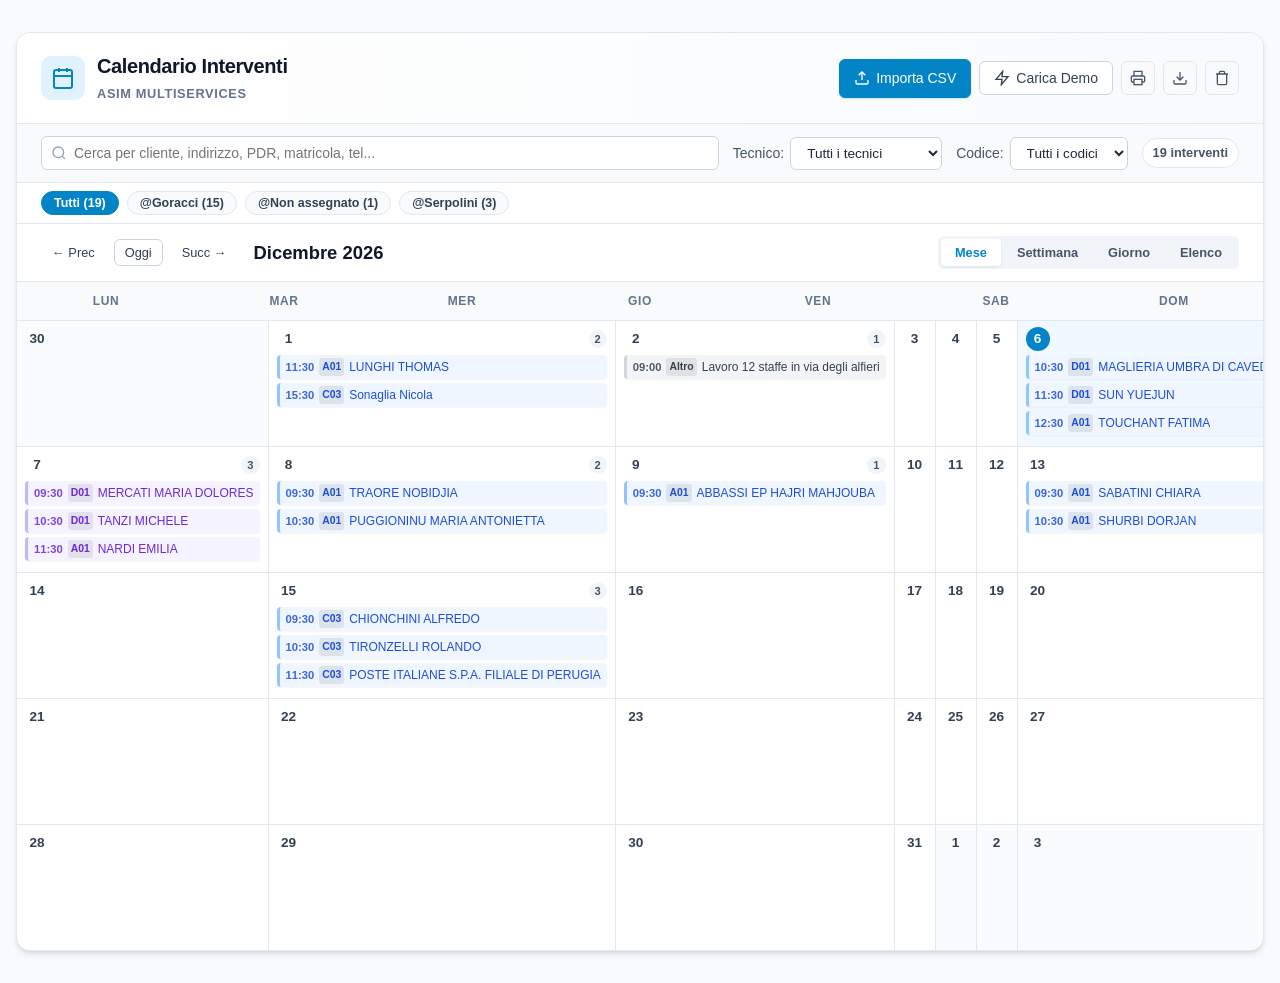
==== index.html @ c915ce41 "StandAlone" ====
<!DOCTYPE html>
<html lang="it">
<head>
  <meta charset="UTF-8">
  <meta name="viewport" content="width=device-width, initial-scale=1.0">
  <title>Calendario Interventi | ASIM Multiservices</title>
  <link rel="stylesheet" href="css/calendar.css">
  <style>
    body {
      margin: 0;
      padding: 16px;
      background-color: #f8fafc;
      font-family: -apple-system, BlinkMacSystemFont, "Segoe UI", Roboto, Helvetica, Arial, sans-serif;
      transition: padding 0.2s;
    }

    /* Modalità Embed (quando caricato dentro iframe nel CRM) */
    body.is-embedded {
      padding: 0 !important;
      background-color: transparent !important;
    }
    body.is-embedded .asim-cal {
      margin: 0 !important;
      max-width: 100% !important;
      border-radius: 0 !important;
      box-shadow: none !important;
    }
  </style>
</head>
<body>

  <!-- Contenitore Principale Calendario ASIM -->
  <div id="asim-calendar-root"></div>

  <script src="js/calendar.js"></script>
  <script>
    // Rileva se la pagina è incorporata dentro un iframe nel CRM
    if (window.self !== window.top) {
      document.body.classList.add('is-embedded');
    }

    document.addEventListener('DOMContentLoaded', function () {
      window.asimCal = AsimCalendar.init({
        container: '#asim-calendar-root',
        defaultCsvUrl: 'sample.csv',
        storageKey: 'asim_calendar_events_v1',
        defaultView: 'month'
      });

      // Notifica altezza al genitore (CRM) per auto-resize se supportato
      function sendHeight() {
        if (window.self !== window.top) {
          const height = document.body.scrollHeight;
          window.parent.postMessage({ type: 'asim-cal-resize', height: height }, '*');
        }
      }
      window.addEventListener('resize', sendHeight);
      setTimeout(sendHeight, 500);
    });
  </script>
</body>
</html>
---- css/calendar.css ----
/**
 * ASIM Multiservices - Stili Calendario Interventi
 * Design pulito, moderno e responsivo, con isolamento dei selettori (.asim-cal)
 */

:root {
  --asim-primary: #0284c7;
  --asim-primary-hover: #0369a1;
  --asim-primary-light: #e0f2fe;
  --asim-primary-dark: #075985;
  --asim-gray-50: #f8fafc;
  --asim-gray-100: #f1f5f9;
  --asim-gray-200: #e2e8f0;
  --asim-gray-300: #cbd5e1;
  --asim-gray-400: #94a3b8;
  --asim-gray-500: #64748b;
  --asim-gray-600: #475569;
  --asim-gray-700: #334155;
  --asim-gray-800: #1e293b;
  --asim-gray-900: #0f172a;
  --asim-danger: #ef4444;
  --asim-danger-light: #fee2e2;
  --asim-success: #10b981;
  --asim-radius-sm: 6px;
  --asim-radius-md: 10px;
  --asim-radius-lg: 14px;
  --asim-shadow-sm: 0 1px 2px 0 rgba(0, 0, 0, 0.05);
  --asim-shadow-md: 0 4px 6px -1px rgba(0, 0, 0, 0.1), 0 2px 4px -2px rgba(0, 0, 0, 0.1);
  --asim-shadow-lg: 0 10px 15px -3px rgba(0, 0, 0, 0.1), 0 4px 6px -4px rgba(0, 0, 0, 0.1);
}

/* Reset interno per il calendario */
.asim-cal,
.asim-cal * {
  box-sizing: border-box;
  font-family: -apple-system, BlinkMacSystemFont, "Segoe UI", Roboto, Helvetica, Arial, sans-serif;
}

.asim-cal {
  position: relative;
  background-color: #ffffff;
  border-radius: var(--asim-radius-lg);
  border: 1px solid var(--asim-gray-200);
  box-shadow: var(--asim-shadow-md);
  color: var(--asim-gray-800);
  margin: 16px auto;
  max-width: 1350px;
  overflow: hidden;
  line-height: 1.5;
}

/* ----------------------------------------------------
   TOOLBAR SUPERIORE
   ---------------------------------------------------- */
.asim-cal-toolbar {
  display: flex;
  align-items: center;
  justify-content: space-between;
  padding: 18px 24px;
  background: linear-gradient(to right, #ffffff, var(--asim-gray-50));
  border-bottom: 1px solid var(--asim-gray-200);
  flex-wrap: wrap;
  gap: 16px;
}

.asim-cal-branding {
  display: flex;
  align-items: center;
  gap: 12px;
}

.asim-cal-logo {
  display: flex;
  align-items: center;
  justify-content: center;
  width: 44px;
  height: 44px;
  border-radius: var(--asim-radius-md);
  background-color: var(--asim-primary-light);
  color: var(--asim-primary);
}

.asim-cal-title {
  margin: 0;
  font-size: 1.25rem;
  font-weight: 700;
  color: var(--asim-gray-900);
  letter-spacing: -0.02em;
}

.asim-cal-subtitle {
  font-size: 0.8rem;
  color: var(--asim-gray-500);
  text-transform: uppercase;
  letter-spacing: 0.05em;
  font-weight: 600;
}

.asim-cal-actions {
  display: flex;
  align-items: center;
  gap: 8px;
  flex-wrap: wrap;
}

/* ----------------------------------------------------
   PULSANTI GENERALI
   ---------------------------------------------------- */
.asim-btn {
  display: inline-flex;
  align-items: center;
  justify-content: center;
  gap: 6px;
  padding: 8px 14px;
  border-radius: var(--asim-radius-sm);
  font-size: 0.875rem;
  font-weight: 500;
  cursor: pointer;
  transition: all 0.15s ease-in-out;
  border: 1px solid transparent;
  background: transparent;
  color: var(--asim-gray-700);
  text-decoration: none;
  white-space: nowrap;
}

.asim-btn:hover {
  background-color: var(--asim-gray-100);
}

.asim-btn-primary {
  background-color: var(--asim-primary);
  color: #ffffff;
  border-color: var(--asim-primary);
  box-shadow: 0 1px 2px rgba(2, 132, 199, 0.2);
}

.asim-btn-primary:hover {
  background-color: var(--asim-primary-hover);
  color: #ffffff;
}

.asim-btn-outline {
  border: 1px solid var(--asim-gray-300);
  background-color: #ffffff;
  color: var(--asim-gray-700);
}

.asim-btn-outline:hover {
  background-color: var(--asim-gray-50);
  border-color: var(--asim-gray-400);
}

.asim-btn-icon {
  padding: 8px;
  border: 1px solid var(--asim-gray-200);
  color: var(--asim-gray-600);
  border-radius: var(--asim-radius-sm);
}

.asim-btn-icon:hover {
  background-color: var(--asim-gray-100);
}

.asim-btn-danger:hover {
  background-color: var(--asim-danger-light);
  color: var(--asim-danger);
  border-color: var(--asim-danger-light);
}

.asim-btn-sm {
  padding: 5px 10px;
  font-size: 0.8rem;
}

.asim-btn-xs {
  padding: 4px 8px;
  font-size: 0.75rem;
}

/* ----------------------------------------------------
   BARRA FILTRI E RICERCA
   ---------------------------------------------------- */
.asim-cal-filters {
  display: flex;
  align-items: center;
  gap: 14px;
  padding: 12px 24px;
  background-color: var(--asim-gray-50);
  border-bottom: 1px solid var(--asim-gray-200);
  flex-wrap: wrap;
}

.asim-search-box {
  position: relative;
  display: flex;
  align-items: center;
  flex: 1 1 260px;
  min-width: 220px;
}

.asim-search-box svg {
  position: absolute;
  left: 10px;
  color: var(--asim-gray-400);
  pointer-events: none;
}

.asim-search-box input {
  width: 100%;
  padding: 8px 32px 8px 32px;
  border-radius: var(--asim-radius-sm);
  border: 1px solid var(--asim-gray-300);
  font-size: 0.875rem;
  background-color: #ffffff;
  outline: none;
  transition: border-color 0.15s;
}

.asim-search-box input:focus {
  border-color: var(--asim-primary);
  box-shadow: 0 0 0 3px rgba(2, 132, 199, 0.15);
}

.asim-search-clear {
  position: absolute;
  right: 8px;
  background: none;
  border: none;
  font-size: 1.2rem;
  color: var(--asim-gray-400);
  cursor: pointer;
  padding: 0 4px;
}

.asim-filter-group {
  display: flex;
  align-items: center;
  gap: 6px;
  font-size: 0.875rem;
  color: var(--asim-gray-600);
}

.asim-select {
  padding: 7px 12px;
  border-radius: var(--asim-radius-sm);
  border: 1px solid var(--asim-gray-300);
  font-size: 0.85rem;
  background-color: #ffffff;
  color: var(--asim-gray-800);
  cursor: pointer;
  outline: none;
}

.asim-counter-badge {
  margin-left: auto;
  font-size: 0.8rem;
  font-weight: 600;
  padding: 4px 10px;
  background-color: #ffffff;
  border: 1px solid var(--asim-gray-200);
  border-radius: 999px;
  color: var(--asim-gray-600);
}

/* ----------------------------------------------------
   PILL RAPIDI TECNICI
   ---------------------------------------------------- */
.asim-tech-pills-bar {
  display: flex;
  align-items: center;
  gap: 8px;
  padding: 8px 24px;
  background-color: #ffffff;
  border-bottom: 1px solid var(--asim-gray-200);
  overflow-x: auto;
  white-space: nowrap;
}

.asim-pill-btn {
  padding: 4px 12px;
  border-radius: 999px;
  border: 1px solid var(--asim-gray-200);
  background-color: var(--asim-gray-50);
  color: var(--asim-gray-700);
  font-size: 0.78rem;
  font-weight: 600;
  cursor: pointer;
  transition: all 0.15s;
  white-space: nowrap;
}

.asim-pill-btn:hover {
  background-color: var(--asim-gray-100);
}

.asim-pill-btn.active {
  background-color: var(--asim-primary);
  color: #ffffff;
  border-color: var(--asim-primary);
}

/* ----------------------------------------------------
   BARRA NAVIGAZIONE DATA E CAMBIO VISTA
   ---------------------------------------------------- */
.asim-cal-nav-bar {
  display: flex;
  align-items: center;
  justify-content: space-between;
  padding: 12px 24px;
  background-color: #ffffff;
  border-bottom: 1px solid var(--asim-gray-200);
  flex-wrap: wrap;
  gap: 12px;
}

.asim-nav-buttons {
  display: flex;
  align-items: center;
  gap: 8px;
}

.asim-nav-current-label {
  margin-left: 8px;
  font-size: 1.15rem;
  font-weight: 700;
  color: var(--asim-gray-900);
}

.asim-view-buttons {
  display: flex;
  background-color: var(--asim-gray-100);
  padding: 3px;
  border-radius: var(--asim-radius-sm);
  gap: 2px;
}

.asim-view-btn {
  border: none;
  background: transparent;
  padding: 6px 14px;
  border-radius: 4px;
  font-size: 0.8rem;
  font-weight: 600;
  color: var(--asim-gray-600);
  cursor: pointer;
  transition: all 0.15s;
}

.asim-view-btn.active {
  background-color: #ffffff;
  color: var(--asim-primary);
  box-shadow: 0 1px 3px rgba(0, 0, 0, 0.08);
}

/* ----------------------------------------------------
   VISTA MESE
   ---------------------------------------------------- */
.asim-month-grid {
  display: flex;
  flex-direction: column;
}

.asim-week-header {
  display: grid;
  grid-template-columns: repeat(7, 1fr);
  background-color: var(--asim-gray-50);
  border-bottom: 1px solid var(--asim-gray-200);
  text-align: center;
  font-size: 0.75rem;
  font-weight: 700;
  text-transform: uppercase;
  letter-spacing: 0.05em;
  color: var(--asim-gray-500);
  padding: 10px 0;
}

.asim-days-grid {
  display: grid;
  grid-template-columns: repeat(7, 1fr);
  background-color: var(--asim-gray-200);
  gap: 1px;
}

.asim-day-cell {
  background-color: #ffffff;
  min-height: 125px;
  padding: 6px 8px;
  display: flex;
  flex-direction: column;
  transition: background-color 0.15s;
  cursor: pointer;
}

.asim-day-cell:hover {
  background-color: #fbfcfe;
}

.asim-day-cell.is-other-month {
  background-color: #fafbfc;
  color: var(--asim-gray-400);
  cursor: default;
}

.asim-day-cell.is-today {
  background-color: #f0f9ff;
}

.asim-day-top {
  display: flex;
  align-items: center;
  justify-content: space-between;
  margin-bottom: 4px;
}

.asim-day-number {
  font-size: 0.85rem;
  font-weight: 600;
  color: var(--asim-gray-700);
  display: inline-flex;
  align-items: center;
  justify-content: center;
  width: 24px;
  height: 24px;
  border-radius: 50%;
}

.asim-day-cell.is-today .asim-day-number {
  background-color: var(--asim-primary);
  color: #ffffff;
}

.asim-day-badge {
  font-size: 0.7rem;
  font-weight: 700;
  background-color: var(--asim-gray-100);
  color: var(--asim-gray-600);
  padding: 1px 6px;
  border-radius: 999px;
}

.asim-day-events {
  display: flex;
  flex-direction: column;
  gap: 4px;
  flex-grow: 1;
}

/* Event Chip (riga compatta dentro la cella del mese) */
.asim-event-chip {
  display: flex;
  align-items: center;
  gap: 5px;
  padding: 3px 6px;
  border-radius: 4px;
  border-left: 3px solid;
  font-size: 0.75rem;
  cursor: pointer;
  overflow: hidden;
  white-space: nowrap;
  text-overflow: ellipsis;
  box-shadow: 0 1px 2px rgba(0, 0, 0, 0.04);
  transition: transform 0.1s;
}

.asim-event-chip:hover {
  transform: translateY(-1px);
  filter: brightness(0.96);
}

.asim-chip-time {
  font-weight: 700;
  font-size: 0.7rem;
  opacity: 0.85;
}

.asim-chip-code {
  font-size: 0.65rem;
  font-weight: 800;
  background: rgba(0, 0, 0, 0.08);
  padding: 1px 3px;
  border-radius: 3px;
}

.asim-chip-name {
  font-weight: 500;
  overflow: hidden;
  text-overflow: ellipsis;
}

.asim-more-chip {
  font-size: 0.7rem;
  font-weight: 600;
  color: var(--asim-primary);
  padding: 2px 4px;
  cursor: pointer;
}

.asim-more-chip:hover {
  text-decoration: underline;
}

/* ----------------------------------------------------
   VISTA SETTIMANA
   ---------------------------------------------------- */
.asim-week-container {
  display: grid;
  grid-template-columns: repeat(7, 1fr);
  background-color: var(--asim-gray-200);
  gap: 1px;
}

.asim-week-col {
  background-color: #ffffff;
  min-height: 400px;
  display: flex;
  flex-direction: column;
}

.asim-week-col.is-today {
  background-color: #f8fafc;
}

.asim-week-col-header {
  padding: 10px;
  text-align: center;
  border-bottom: 1px solid var(--asim-gray-200);
  background-color: var(--asim-gray-50);
}

.asim-week-col.is-today .asim-week-col-header {
  background-color: #e0f2fe;
}

.asim-week-day-name {
  display: block;
  font-size: 0.75rem;
  font-weight: 600;
  color: var(--asim-gray-500);
}

.asim-week-day-num {
  font-size: 1.1rem;
  font-weight: 700;
  color: var(--asim-gray-800);
}

.asim-week-col-body {
  padding: 8px;
  display: flex;
  flex-direction: column;
  gap: 8px;
  flex-grow: 1;
}

.asim-card-event {
  background-color: #ffffff;
  border: 1px solid var(--asim-gray-200);
  border-radius: var(--asim-radius-sm);
  padding: 8px;
  box-shadow: var(--asim-shadow-sm);
  cursor: pointer;
  transition: all 0.15s;
}

.asim-card-event:hover {
  box-shadow: var(--asim-shadow-md);
  transform: translateY(-2px);
}

.asim-card-top {
  display: flex;
  align-items: center;
  justify-content: space-between;
  margin-bottom: 4px;
}

.asim-card-time {
  font-weight: 700;
  font-size: 0.75rem;
  color: var(--asim-gray-700);
}

.asim-card-title {
  font-size: 0.8rem;
  font-weight: 600;
  color: var(--asim-gray-900);
  line-height: 1.25;
  margin-bottom: 4px;
}

.asim-card-tech {
  font-size: 0.75rem;
  font-weight: 700;
  margin-bottom: 4px;
}

.asim-card-addr {
  font-size: 0.7rem;
  color: var(--asim-gray-500);
  white-space: nowrap;
  overflow: hidden;
  text-overflow: ellipsis;
}

.asim-empty-day {
  font-size: 0.75rem;
  color: var(--asim-gray-400);
  text-align: center;
  padding: 24px 8px;
}

/* ----------------------------------------------------
   VISTA GIORNO (TIMELINE)
   ---------------------------------------------------- */
.asim-day-view-container {
  padding: 24px;
  max-width: 900px;
  margin: 0 auto;
}

.asim-day-header-summary h3 {
  margin: 0 0 16px 0;
  font-size: 1.1rem;
  color: var(--asim-gray-700);
}

.asim-day-timeline {
  display: flex;
  flex-direction: column;
  gap: 12px;
}

.asim-timeline-item {
  display: flex;
  gap: 16px;
  cursor: pointer;
}

.asim-timeline-time {
  font-size: 0.95rem;
  font-weight: 700;
  color: var(--asim-gray-600);
  min-width: 65px;
  padding-top: 8px;
}

.asim-timeline-card {
  flex-grow: 1;
  background-color: #ffffff;
  border: 1px solid var(--asim-gray-200);
  border-left-width: 5px;
  border-radius: var(--asim-radius-sm);
  padding: 14px 18px;
  box-shadow: var(--asim-shadow-sm);
  transition: all 0.15s;
}

.asim-timeline-card:hover {
  box-shadow: var(--asim-shadow-md);
  border-color: var(--asim-gray-300);
}

.asim-card-header-row {
  display: flex;
  align-items: center;
  justify-content: space-between;
  margin-bottom: 8px;
  flex-wrap: wrap;
  gap: 8px;
}

.asim-card-title-group {
  display: flex;
  align-items: center;
  gap: 8px;
}

.asim-card-client {
  font-size: 1rem;
  color: var(--asim-gray-900);
}

.asim-timeline-details {
  display: grid;
  grid-template-columns: repeat(auto-fit, minmax(220px, 1fr));
  gap: 6px;
  font-size: 0.85rem;
  color: var(--asim-gray-600);
  margin-top: 8px;
}

.asim-timeline-details code {
  background-color: var(--asim-gray-100);
  padding: 2px 6px;
  border-radius: 4px;
  font-size: 0.8rem;
  color: var(--asim-gray-800);
}

/* ----------------------------------------------------
   VISTA ELENCO / AGENDA
   ---------------------------------------------------- */
.asim-list-view-container {
  padding: 24px;
}

.asim-list-date-group {
  margin-bottom: 24px;
}

.asim-list-date-title {
  margin: 0 0 12px 0;
  font-size: 1rem;
  font-weight: 700;
  color: var(--asim-gray-700);
  text-transform: capitalize;
  display: flex;
  align-items: center;
  gap: 8px;
}

.asim-list-date-title .asim-count {
  font-size: 0.8rem;
  font-weight: 600;
  color: var(--asim-gray-500);
}

.asim-list-cards {
  display: flex;
  flex-direction: column;
  gap: 8px;
}

.asim-list-card {
  display: flex;
  align-items: center;
  justify-content: space-between;
  background-color: #ffffff;
  border: 1px solid var(--asim-gray-200);
  border-radius: var(--asim-radius-sm);
  padding: 12px 18px;
  box-shadow: var(--asim-shadow-sm);
  cursor: pointer;
  transition: all 0.15s;
  gap: 12px;
}

.asim-list-card:hover {
  box-shadow: var(--asim-shadow-md);
  border-color: var(--asim-primary);
}

.asim-list-card-main {
  flex-grow: 1;
}

.asim-list-card-header {
  display: flex;
  align-items: center;
  gap: 10px;
  margin-bottom: 6px;
  flex-wrap: wrap;
}

.asim-list-card-time {
  font-weight: 700;
  font-size: 0.85rem;
  color: var(--asim-gray-700);
}

.asim-list-card-title {
  margin: 0;
  font-size: 0.95rem;
  font-weight: 600;
  color: var(--asim-gray-900);
}

.asim-list-card-meta {
  display: flex;
  align-items: center;
  gap: 16px;
  font-size: 0.8rem;
  color: var(--asim-gray-500);
  flex-wrap: wrap;
}

.asim-list-card-meta code {
  background-color: var(--asim-gray-100);
  padding: 1px 5px;
  border-radius: 4px;
}

/* ----------------------------------------------------
   BADGE & TAGS
   ---------------------------------------------------- */
.asim-badge {
  display: inline-flex;
  align-items: center;
  font-size: 0.75rem;
  font-weight: 700;
  padding: 2px 8px;
  border-radius: 999px;
  border: 1px solid transparent;
}

.asim-badge-code {
  background-color: #f1f5f9;
  color: #334155;
  border-color: #cbd5e1;
}

.asim-badge-code-sm {
  font-size: 0.65rem;
  padding: 1px 5px;
  background-color: #f1f5f9;
  color: #334155;
}

.asim-badge-tech {
  font-size: 0.75rem;
}

.asim-badge-priority {
  background-color: #fef2f2;
  color: #991b1b;
  border-color: #fecaca;
}

/* ----------------------------------------------------
   STATI VUOTI
   ---------------------------------------------------- */
.asim-empty-state {
  text-align: center;
  padding: 60px 20px;
  color: var(--asim-gray-400);
}

.asim-empty-state svg {
  margin-bottom: 12px;
}

.asim-empty-state p {
  font-size: 0.95rem;
  margin: 0;
}

/* ----------------------------------------------------
   DROPZONE OVERLAY (DRAG & DROP)
   ---------------------------------------------------- */
.asim-dropzone-overlay {
  position: absolute;
  top: 0;
  left: 0;
  right: 0;
  bottom: 0;
  background-color: rgba(255, 255, 255, 0.92);
  backdrop-filter: blur(4px);
  display: none;
  align-items: center;
  justify-content: center;
  z-index: 100;
  border: 3px dashed var(--asim-primary);
  border-radius: var(--asim-radius-lg);
}

.asim-dropzone-overlay.visible {
  display: flex;
}

.asim-dropzone-content {
  text-align: center;
  color: var(--asim-primary);
}

.asim-dropzone-content svg {
  margin-bottom: 8px;
  animation: bounce 1s infinite alternate;
}

@keyframes bounce {
  from { transform: translateY(0); }
  to { transform: translateY(-8px); }
}

/* ----------------------------------------------------
   MODALE DETTAGLIO INTERVENTO
   ---------------------------------------------------- */
.asim-modal-overlay {
  position: fixed;
  top: 0;
  left: 0;
  right: 0;
  bottom: 0;
  background-color: rgba(15, 23, 42, 0.5);
  backdrop-filter: blur(2px);
  z-index: 9999;
  display: flex;
  align-items: center;
  justify-content: center;
  padding: 16px;
}

.asim-modal-card {
  background-color: #ffffff;
  border-radius: var(--asim-radius-lg);
  box-shadow: var(--asim-shadow-lg);
  max-width: 600px;
  width: 100%;
  max-height: 90vh;
  overflow-y: auto;
  padding: 24px;
  border: 1px solid var(--asim-gray-200);
  animation: modalFadeIn 0.2s ease-out;
}

@keyframes modalFadeIn {
  from { opacity: 0; transform: scale(0.97); }
  to { opacity: 1; transform: scale(1); }
}

.asim-modal-header {
  display: flex;
  align-items: center;
  justify-content: space-between;
  margin-bottom: 12px;
}

.asim-modal-close {
  background: none;
  border: none;
  font-size: 1.5rem;
  color: var(--asim-gray-400);
  cursor: pointer;
  line-height: 1;
}

.asim-modal-close:hover {
  color: var(--asim-gray-700);
}

.asim-modal-title {
  margin: 0 0 8px 0;
  font-size: 1.35rem;
  font-weight: 700;
  color: var(--asim-gray-900);
  line-height: 1.3;
}

.asim-modal-datetime {
  display: flex;
  align-items: center;
  gap: 8px;
  font-size: 0.9rem;
  font-weight: 600;
  color: var(--asim-primary);
  margin-bottom: 20px;
}

.asim-modal-body {
  display: flex;
  flex-direction: column;
  gap: 16px;
}

.asim-detail-row {
  display: flex;
  gap: 12px;
  align-items: flex-start;
}

.asim-detail-icon {
  width: 32px;
  height: 32px;
  border-radius: 8px;
  background-color: var(--asim-gray-100);
  color: var(--asim-gray-600);
  display: flex;
  align-items: center;
  justify-content: center;
  flex-shrink: 0;
  margin-top: 2px;
}

.asim-detail-content {
  flex-grow: 1;
}

.asim-detail-content label {
  display: block;
  font-size: 0.75rem;
  font-weight: 600;
  color: var(--asim-gray-400);
  text-transform: uppercase;
  letter-spacing: 0.05em;
  margin-bottom: 2px;
}

.asim-detail-value {
  font-size: 0.95rem;
  font-weight: 500;
  color: var(--asim-gray-800);
  margin-bottom: 6px;
}

.asim-btn-maps {
  background-color: #f0fdf4;
  color: #166534;
  border: 1px solid #bbf7d0;
}

.asim-btn-maps:hover {
  background-color: #dcfce7;
}

.asim-btn-call {
  background-color: #eff6ff;
  color: #1e40af;
  border: 1px solid #bfdbfe;
}

.asim-btn-call:hover {
  background-color: #dbeafe;
}

.asim-detail-grid {
  display: grid;
  grid-template-columns: 1fr 1fr;
  gap: 12px;
}

.asim-detail-card {
  background-color: var(--asim-gray-50);
  border: 1px solid var(--asim-gray-200);
  border-radius: var(--asim-radius-sm);
  padding: 10px 14px;
}

.asim-detail-card label {
  display: block;
  font-size: 0.75rem;
  font-weight: 600;
  color: var(--asim-gray-500);
  text-transform: uppercase;
  margin-bottom: 4px;
}

.asim-code-box {
  display: flex;
  align-items: center;
  justify-content: space-between;
}

.asim-code-box code {
  font-family: monospace;
  font-size: 0.95rem;
  font-weight: 700;
  color: var(--asim-gray-800);
}

.asim-btn-copy {
  background: none;
  border: none;
  cursor: pointer;
  font-size: 0.9rem;
  padding: 2px 4px;
}

.asim-notes-box {
  background-color: var(--asim-gray-50);
  border: 1px solid var(--asim-gray-200);
  border-radius: var(--asim-radius-sm);
  padding: 10px 14px;
  font-size: 0.85rem;
  color: var(--asim-gray-700);
  white-space: pre-line;
}

.asim-modal-meta {
  display: flex;
  align-items: center;
  justify-content: space-between;
  padding-top: 14px;
  border-top: 1px solid var(--asim-gray-200);
  font-size: 0.75rem;
  color: var(--asim-gray-400);
}

/* ----------------------------------------------------
   NOTIFICHE TOAST
   ---------------------------------------------------- */
.asim-toast {
  position: absolute;
  bottom: 24px;
  right: 24px;
  background-color: var(--asim-gray-900);
  color: #ffffff;
  padding: 10px 18px;
  border-radius: var(--asim-radius-sm);
  font-size: 0.85rem;
  font-weight: 500;
  box-shadow: var(--asim-shadow-lg);
  z-index: 999;
  animation: toastIn 0.2s ease-out;
}

.asim-toast-success {
  background-color: #065f46;
  border-left: 4px solid #34d399;
}

.asim-toast-error {
  background-color: #991b1b;
  border-left: 4px solid #f87171;
}

@keyframes toastIn {
  from { transform: translateY(12px); opacity: 0; }
  to { transform: translateY(0); opacity: 1; }
}

/* ----------------------------------------------------
   RESPONSIVE DESIGN (TABLET & MOBILE)
   ---------------------------------------------------- */
@media (max-width: 900px) {
  .asim-month-grid .asim-week-header div {
    font-size: 0.7rem;
  }
  .asim-day-cell {
    min-height: 90px;
    padding: 4px;
  }
  .asim-event-chip {
    padding: 2px 4px;
  }
  .asim-chip-name {
    display: none; /* Salva spazio su schermi medi mostrando solo ora + codice */
  }
  .asim-week-container {
    grid-template-columns: 1fr;
  }
  .asim-week-col {
    min-height: auto;
  }
}

@media (max-width: 640px) {
  .asim-cal-toolbar,
  .asim-cal-filters,
  .asim-cal-nav-bar {
    padding: 10px 14px;
  }
  .asim-cal-actions {
    width: 100%;
    justify-content: space-between;
  }
  .asim-search-box {
    width: 100%;
    min-width: 100%;
  }
  .asim-filter-group {
    flex: 1 1 calc(50% - 6px);
  }
  .asim-filter-group select {
    width: 100%;
  }
  .asim-nav-buttons {
    width: 100%;
    justify-content: space-between;
  }
  .asim-view-buttons {
    width: 100%;
  }
  .asim-view-btn {
    flex: 1;
    text-align: center;
  }
  .asim-detail-grid {
    grid-template-columns: 1fr;
  }
  .asim-day-cell {
    min-height: 60px;
  }
  .asim-event-chip {
    font-size: 0.65rem;
  }
}

/* ----------------------------------------------------
   STILI PER LA STAMPA (@media print)
   ---------------------------------------------------- */
@media print {
  body * {
    visibility: hidden;
  }
  .asim-cal,
  .asim-cal * {
    visibility: visible;
  }
  .asim-cal {
    position: absolute;
    left: 0;
    top: 0;
    width: 100% !important;
    max-width: 100% !important;
    border: none;
    box-shadow: none;
  }
  .asim-cal-toolbar .asim-cal-actions,
  .asim-search-box,
  .asim-nav-buttons button,
  .asim-view-buttons {
    display: none !important;
  }
}
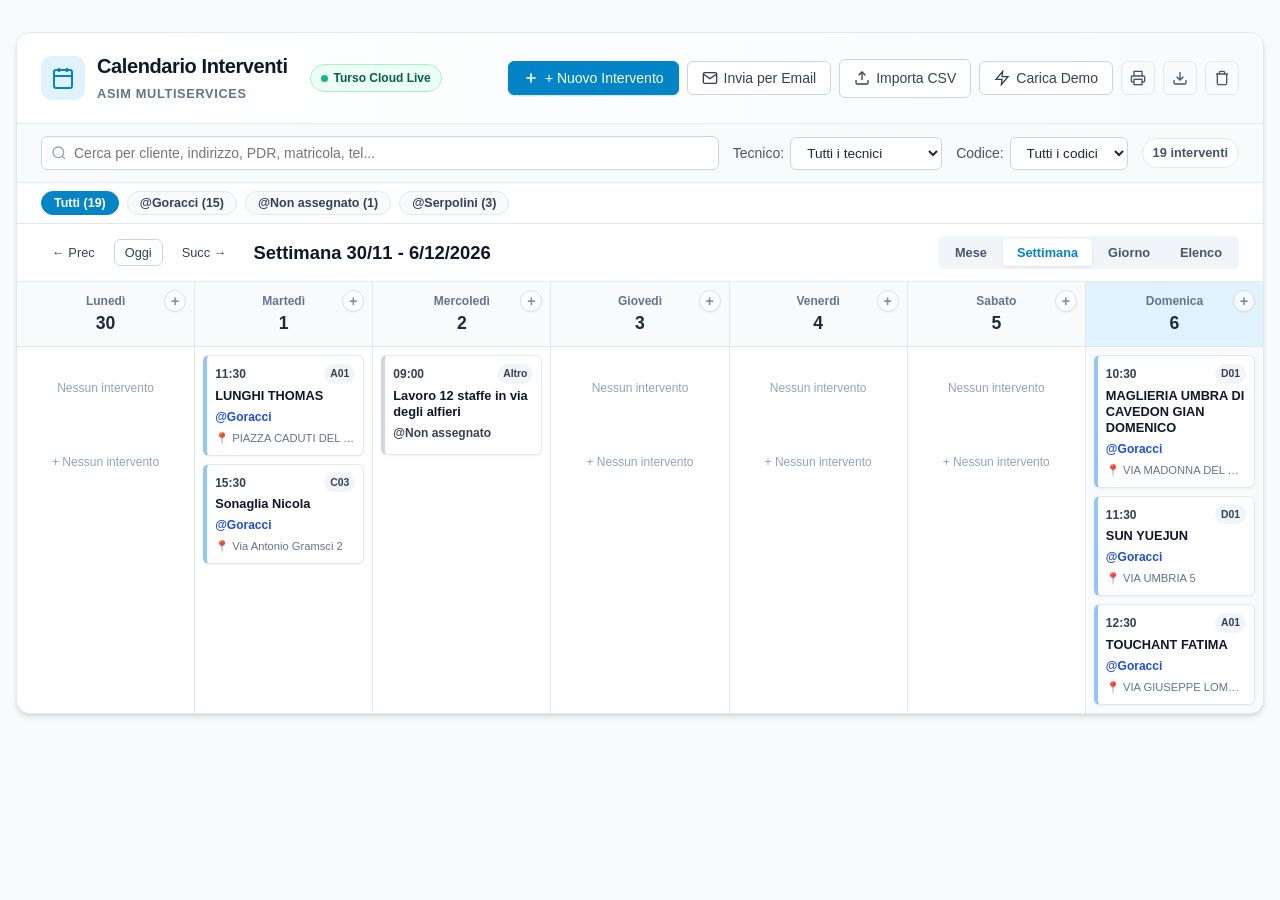
==== commit bcec6a9e: "fix(month): align month grid columns with repeat(7, minmax(0, 1fr)), set default view to week, add e" ====
--- a/index.html
+++ b/index.html
@@ -44,7 +44,7 @@
         container: '#asim-calendar-root',
         defaultCsvUrl: 'sample.csv',
         storageKey: 'asim_calendar_events_v1',
-        defaultView: 'month'
+        defaultView: 'week'
       });
 
       // Notifica altezza al genitore (CRM) per auto-resize se supportato
--- a/css/calendar.css
+++ b/css/calendar.css
@@ -96,6 +96,59 @@
   font-weight: 600;
 }
 
+/* Badge Turso DB Cloud Status */
+.asim-badge-turso {
+  display: inline-flex;
+  align-items: center;
+  gap: 6px;
+  background-color: #ecfdf5;
+  color: #065f46;
+  border: 1px solid #a7f3d0;
+  font-size: 0.75rem;
+  font-weight: 600;
+  padding: 4px 10px;
+  border-radius: 999px;
+  margin-left: 10px;
+  cursor: default;
+  transition: all 0.2s;
+}
+
+.asim-badge-turso.is-syncing {
+  background-color: #eff6ff;
+  color: #1d4ed8;
+  border-color: #bfdbfe;
+}
+
+.asim-badge-turso.is-offline {
+  background-color: #fef2f2;
+  color: #991b1b;
+  border-color: #fecaca;
+}
+
+.asim-dot-live {
+  width: 7px;
+  height: 7px;
+  background-color: #10b981;
+  border-radius: 50%;
+  animation: pulseTursoLive 2s infinite;
+}
+
+.asim-badge-turso.is-syncing .asim-dot-live {
+  background-color: #3b82f6;
+  animation: none;
+}
+
+.asim-badge-turso.is-offline .asim-dot-live {
+  background-color: #ef4444;
+  animation: none;
+}
+
+@keyframes pulseTursoLive {
+  0% { transform: scale(0.95); box-shadow: 0 0 0 0 rgba(16, 185, 129, 0.7); }
+  70% { transform: scale(1); box-shadow: 0 0 0 5px rgba(16, 185, 129, 0); }
+  100% { transform: scale(0.95); box-shadow: 0 0 0 0 rgba(16, 185, 129, 0); }
+}
+
 .asim-cal-actions {
   display: flex;
   align-items: center;
@@ -359,11 +412,15 @@
 .asim-month-grid {
   display: flex;
   flex-direction: column;
+  width: 100%;
+  box-sizing: border-box;
 }
 
 .asim-week-header {
   display: grid;
-  grid-template-columns: repeat(7, 1fr);
+  grid-template-columns: repeat(7, minmax(0, 1fr));
+  width: 100%;
+  box-sizing: border-box;
   background-color: var(--asim-gray-50);
   border-bottom: 1px solid var(--asim-gray-200);
   text-align: center;
@@ -377,7 +434,9 @@
 
 .asim-days-grid {
   display: grid;
-  grid-template-columns: repeat(7, 1fr);
+  grid-template-columns: repeat(7, minmax(0, 1fr));
+  width: 100%;
+  box-sizing: border-box;
   background-color: var(--asim-gray-200);
   gap: 1px;
 }
@@ -385,11 +444,15 @@
 .asim-day-cell {
   background-color: #ffffff;
   min-height: 125px;
+  min-width: 0;
+  width: 100%;
+  box-sizing: border-box;
   padding: 6px 8px;
   display: flex;
   flex-direction: column;
   transition: background-color 0.15s;
   cursor: pointer;
+  overflow: hidden;
 }
 
 .asim-day-cell:hover {
@@ -444,6 +507,8 @@
   flex-direction: column;
   gap: 4px;
   flex-grow: 1;
+  min-width: 0;
+  overflow: hidden;
 }
 
 /* Event Chip (riga compatta dentro la cella del mese) */
@@ -456,6 +521,9 @@
   border-left: 3px solid;
   font-size: 0.75rem;
   cursor: pointer;
+  min-width: 0;
+  max-width: 100%;
+  box-sizing: border-box;
   overflow: hidden;
   white-space: nowrap;
   text-overflow: ellipsis;
@@ -484,8 +552,10 @@
 
 .asim-chip-name {
   font-weight: 500;
+  min-width: 0;
   overflow: hidden;
   text-overflow: ellipsis;
+  white-space: nowrap;
 }
 
 .asim-more-chip {
@@ -505,7 +575,9 @@
    ---------------------------------------------------- */
 .asim-week-container {
   display: grid;
-  grid-template-columns: repeat(7, 1fr);
+  grid-template-columns: repeat(7, minmax(0, 1fr));
+  width: 100%;
+  box-sizing: border-box;
   background-color: var(--asim-gray-200);
   gap: 1px;
 }
@@ -513,8 +585,12 @@
 .asim-week-col {
   background-color: #ffffff;
   min-height: 400px;
+  min-width: 0;
+  width: 100%;
+  box-sizing: border-box;
   display: flex;
   flex-direction: column;
+  overflow: hidden;
 }
 
 .asim-week-col.is-today {
@@ -1187,29 +1263,319 @@
 }
 
 /* ----------------------------------------------------
+   FORM MODIFICA INTERVENTO
+   ---------------------------------------------------- */
+.asim-form-grid {
+  display: grid;
+  grid-template-columns: 1fr 1fr;
+  gap: 12px;
+}
+
+.asim-form-group {
+  display: flex;
+  flex-direction: column;
+  gap: 4px;
+}
+
+.asim-form-group.full-width {
+  grid-column: 1 / -1;
+}
+
+.asim-form-group label {
+  font-size: 0.75rem;
+  font-weight: 600;
+  color: var(--asim-gray-600);
+  text-transform: uppercase;
+  letter-spacing: 0.04em;
+}
+
+.asim-form-input {
+  width: 100%;
+  padding: 8px 12px;
+  border-radius: var(--asim-radius-sm);
+  border: 1px solid var(--asim-gray-300);
+  font-size: 0.85rem;
+  font-family: inherit;
+  color: var(--asim-gray-800);
+  background-color: #ffffff;
+  outline: none;
+  transition: border-color 0.15s;
+}
+
+.asim-form-input:focus {
+  border-color: var(--asim-primary);
+  box-shadow: 0 0 0 3px rgba(2, 132, 199, 0.15);
+}
+
+.asim-form-actions {
+  display: flex;
+  justify-content: space-between;
+  align-items: center;
+  margin-top: 10px;
+  padding-top: 14px;
+  border-top: 1px solid var(--asim-gray-200);
+}
+
+/* Modale Invio Email */
+.asim-modal-card-lg {
+  max-width: 650px;
+  width: 95%;
+}
+
+.asim-email-context-banner {
+  background-color: #f0f9ff;
+  border: 1px solid #bae6fd;
+  border-radius: var(--asim-radius-sm);
+  padding: 10px 14px;
+  display: flex;
+  justify-content: space-between;
+  align-items: center;
+  color: #0369a1;
+  font-size: 0.85rem;
+  font-weight: 500;
+  margin-bottom: 8px;
+}
+
+.asim-email-context-banner strong {
+  color: #0c4a6e;
+}
+
+/* Feedback Drag & Drop per lo spostamento interventi */
+.asim-card-event[draggable="true"],
+.asim-event-chip[draggable="true"] {
+  cursor: grab;
+}
+
+.asim-card-event.is-dragging,
+.asim-event-chip.is-dragging {
+  opacity: 0.4;
+  cursor: grabbing;
+}
+
+.asim-week-col.drag-over,
+.asim-day-cell.drag-over {
+  background-color: #e0f2fe !important;
+  outline: 2px dashed var(--asim-primary);
+  outline-offset: -2px;
+}
+
+/* Intestazione Stampa (nascosta a schermo, visibile in stampa) */
+.asim-print-header {
+  display: none;
+}
+
+/* ----------------------------------------------------
+   PULSANTI AGGIUNTA RAPIDA (+ CELLE E COLONNE)
+   ---------------------------------------------------- */
+.asim-week-col-header {
+  position: relative;
+}
+
+.asim-col-add-btn {
+  position: absolute;
+  top: 8px;
+  right: 8px;
+  width: 22px;
+  height: 22px;
+  border-radius: 50%;
+  border: 1px solid var(--asim-gray-300);
+  background-color: #ffffff;
+  color: var(--asim-gray-600);
+  font-size: 14px;
+  font-weight: 700;
+  line-height: 1;
+  display: flex;
+  align-items: center;
+  justify-content: center;
+  cursor: pointer;
+  opacity: 0.65;
+  transition: all 0.15s ease;
+  padding: 0;
+  box-shadow: 0 1px 2px rgba(0, 0, 0, 0.05);
+}
+
+.asim-week-col:hover .asim-col-add-btn,
+.asim-list-date-group:hover .asim-col-add-btn,
+.asim-col-add-btn:focus {
+  opacity: 1;
+}
+
+.asim-col-add-btn:hover {
+  background-color: var(--asim-primary);
+  color: #ffffff;
+  border-color: var(--asim-primary);
+  transform: scale(1.15);
+}
+
+.asim-cell-add-btn {
+  width: 18px;
+  height: 18px;
+  border-radius: 50%;
+  border: 1px solid transparent;
+  background-color: transparent;
+  color: var(--asim-gray-400);
+  font-size: 13px;
+  font-weight: 700;
+  line-height: 1;
+  display: flex;
+  align-items: center;
+  justify-content: center;
+  cursor: pointer;
+  opacity: 0;
+  transition: all 0.15s ease;
+  padding: 0;
+}
+
+.asim-day-cell:hover .asim-cell-add-btn {
+  opacity: 1;
+  border-color: var(--asim-gray-300);
+  background-color: #ffffff;
+}
+
+.asim-cell-add-btn:hover {
+  background-color: var(--asim-primary) !important;
+  color: #ffffff !important;
+  border-color: var(--asim-primary) !important;
+  transform: scale(1.2);
+}
+
+.asim-empty-day {
+  cursor: pointer;
+  transition: all 0.15s;
+  border-radius: var(--asim-radius-sm);
+  padding: 24px 8px;
+}
+
+.asim-empty-day:hover {
+  color: var(--asim-primary);
+  background-color: #f0f9ff;
+  border: 1px dashed var(--asim-primary);
+}
+
+/* ----------------------------------------------------
    STILI PER LA STAMPA (@media print)
    ---------------------------------------------------- */
 @media print {
-  body * {
-    visibility: hidden;
-  }
-  .asim-cal,
-  .asim-cal * {
-    visibility: visible;
-  }
+  @page {
+    size: landscape;
+    margin: 8mm;
+  }
+
+  body {
+    background: #ffffff !important;
+    padding: 0 !important;
+    margin: 0 !important;
+  }
+
+  /* Nascondi elementi esterni al calendario */
+  body > *:not(.asim-cal):not(#asim-calendar-root):not(#asim-calendar-app):not(#calendario_custom):not(.main-container) {
+    display: none !important;
+  }
+
   .asim-cal {
-    position: absolute;
-    left: 0;
-    top: 0;
+    position: static !important;
     width: 100% !important;
     max-width: 100% !important;
-    border: none;
-    box-shadow: none;
-  }
-  .asim-cal-toolbar .asim-cal-actions,
+    margin: 0 !important;
+    padding: 0 !important;
+    border: none !important;
+    box-shadow: none !important;
+  }
+
+  /* Nascondi comandi, barre e modali interattive */
+  .asim-cal-toolbar,
+  .asim-cal-filters,
+  .asim-tech-pills-bar,
+  .asim-nav-buttons button,
+  .asim-view-buttons,
+  .asim-modal-overlay,
+  .asim-dropzone-overlay,
+  .asim-toast,
+  .asim-btn-copy,
+  .asim-search-box {
   .asim-search-box,
-  .asim-nav-buttons button,
-  .asim-view-buttons {
+  .asim-col-add-btn,
+  .asim-cell-add-btn,
+  .asim-day-add-btn {
     display: none !important;
   }
-}
+
+  /* Mostra elegante intestazione di stampa */
+  .asim-print-header {
+    display: flex !important;
+    align-items: center;
+    justify-content: space-between;
+    padding-bottom: 12px;
+    margin-bottom: 12px;
+    border-bottom: 2px solid #0284c7;
+  }
+
+  .asim-print-company {
+    margin: 0;
+    font-size: 1.3rem;
+    font-weight: 800;
+    color: #0f172a;
+  }
+
+  .asim-print-tagline {
+    font-size: 0.8rem;
+    color: #64748b;
+  }
+
+  .asim-print-view-title {
+    font-size: 1.15rem;
+    font-weight: 700;
+    color: #0284c7;
+    text-align: right;
+  }
+
+  .asim-print-filter-info {
+    font-size: 0.75rem;
+    color: #64748b;
+    text-align: right;
+  }
+
+  /* Forza la visualizzazione fedele dei colori e sfondi */
+  * {
+    -webkit-print-color-adjust: exact !important;
+    print-color-adjust: exact !important;
+  }
+
+  /* Griglia Settimanale ottimizzata a 7 colonne su pagina orizzontale */
+  .asim-week-container {
+    display: grid !important;
+    grid-template-columns: repeat(7, 1fr) !important;
+    gap: 4px !important;
+    background: transparent !important;
+  }
+
+  .asim-week-col {
+    border: 1px solid #cbd5e1 !important;
+    border-radius: 6px !important;
+    min-height: 480px !important;
+    page-break-inside: avoid;
+  }
+
+  .asim-week-col-header {
+    background-color: #f1f5f9 !important;
+    padding: 6px !important;
+  }
+
+  .asim-card-event {
+    page-break-inside: avoid;
+    box-shadow: none !important;
+    border: 1px solid #cbd5e1 !important;
+    padding: 6px !important;
+    margin-bottom: 6px !important;
+  }
+
+  /* Griglia Mese */
+  .asim-month-grid {
+    page-break-inside: avoid;
+  }
+
+  .asim-day-cell {
+    border: 1px solid #e2e8f0 !important;
+    min-height: 85px !important;
+  }
+}
